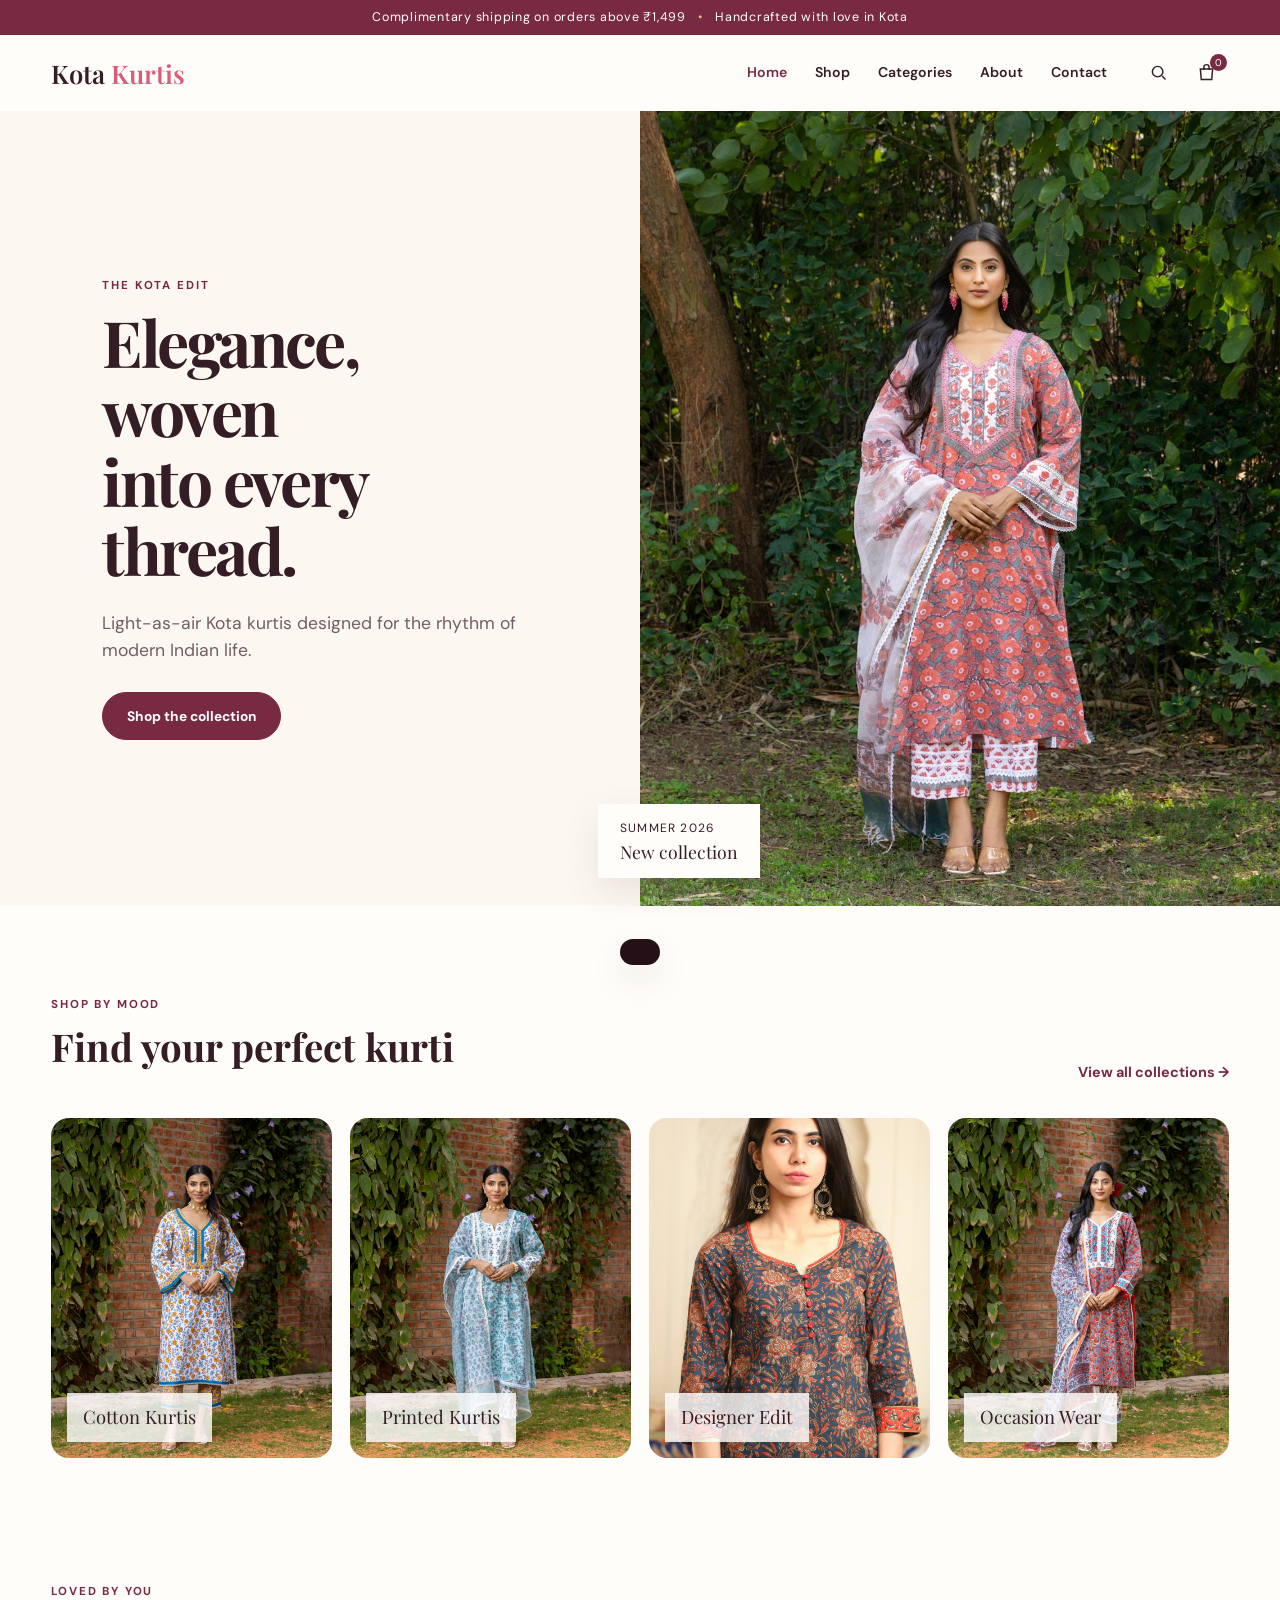
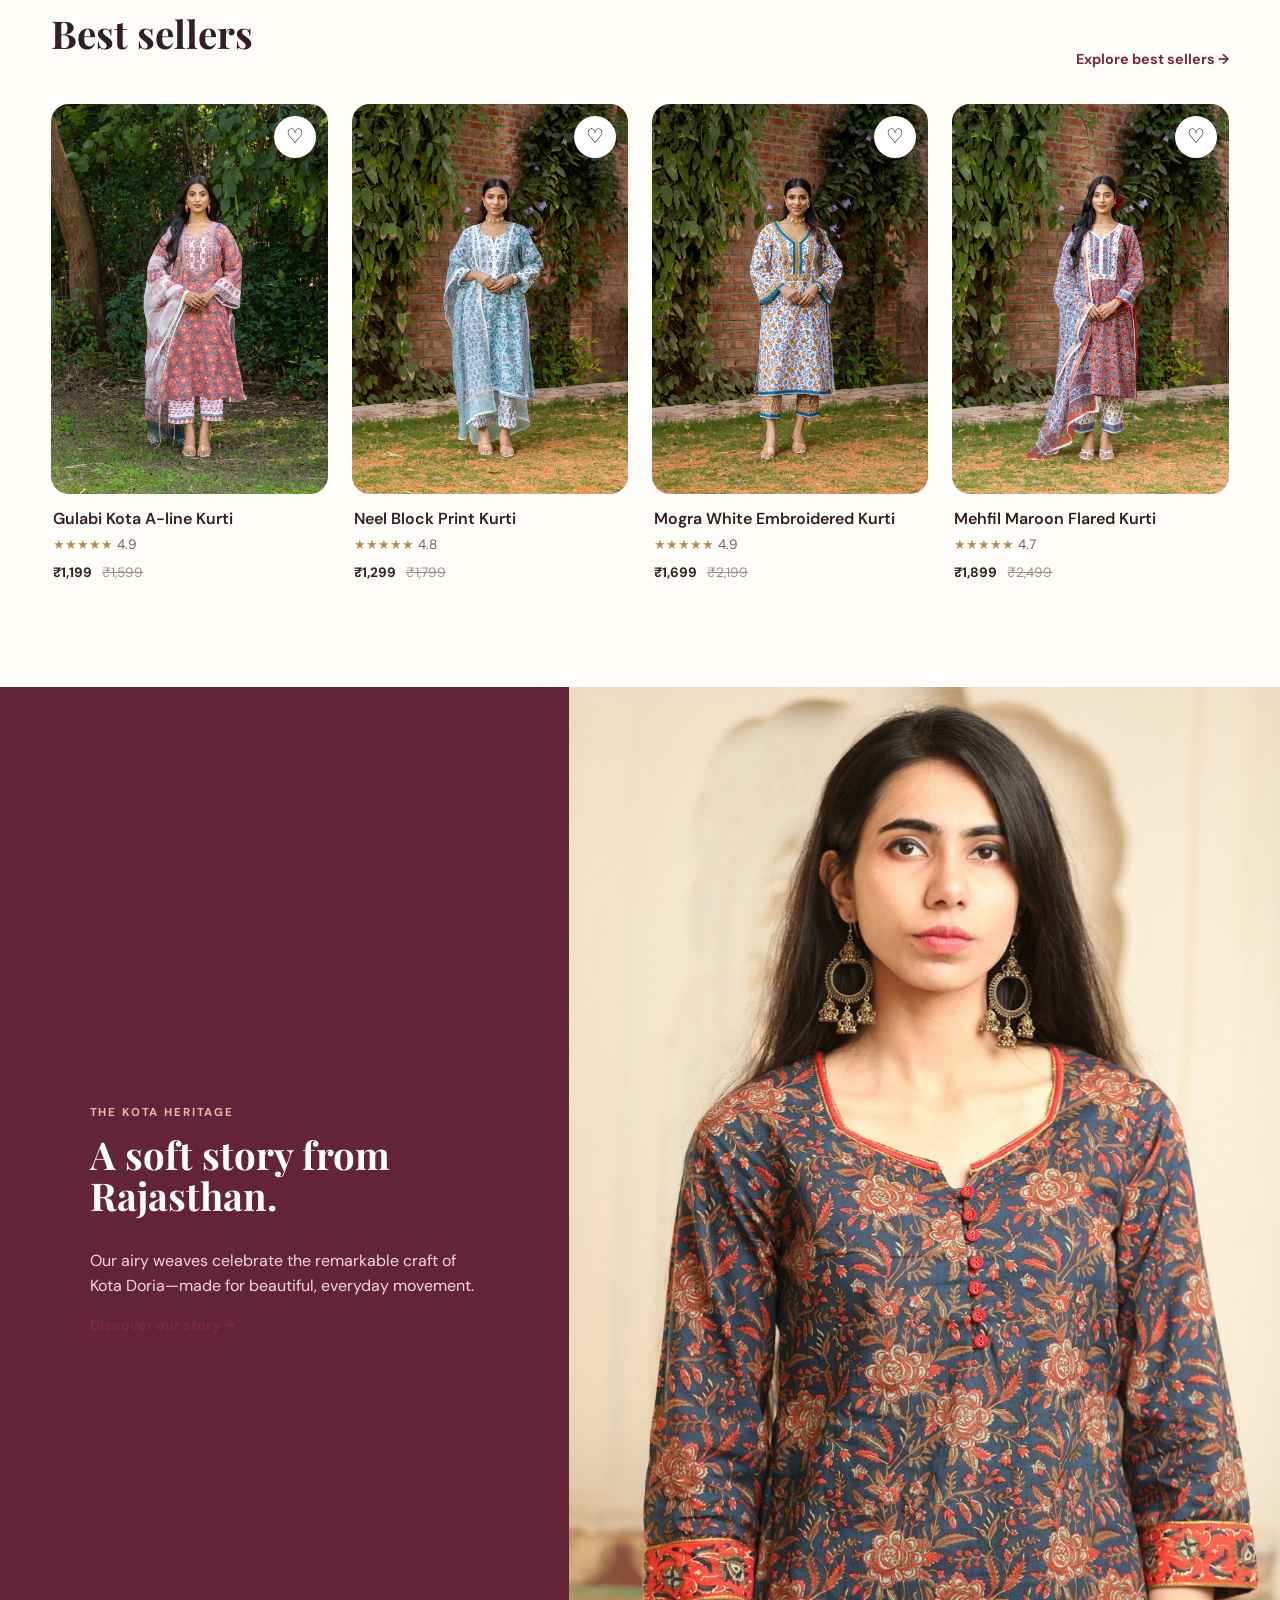
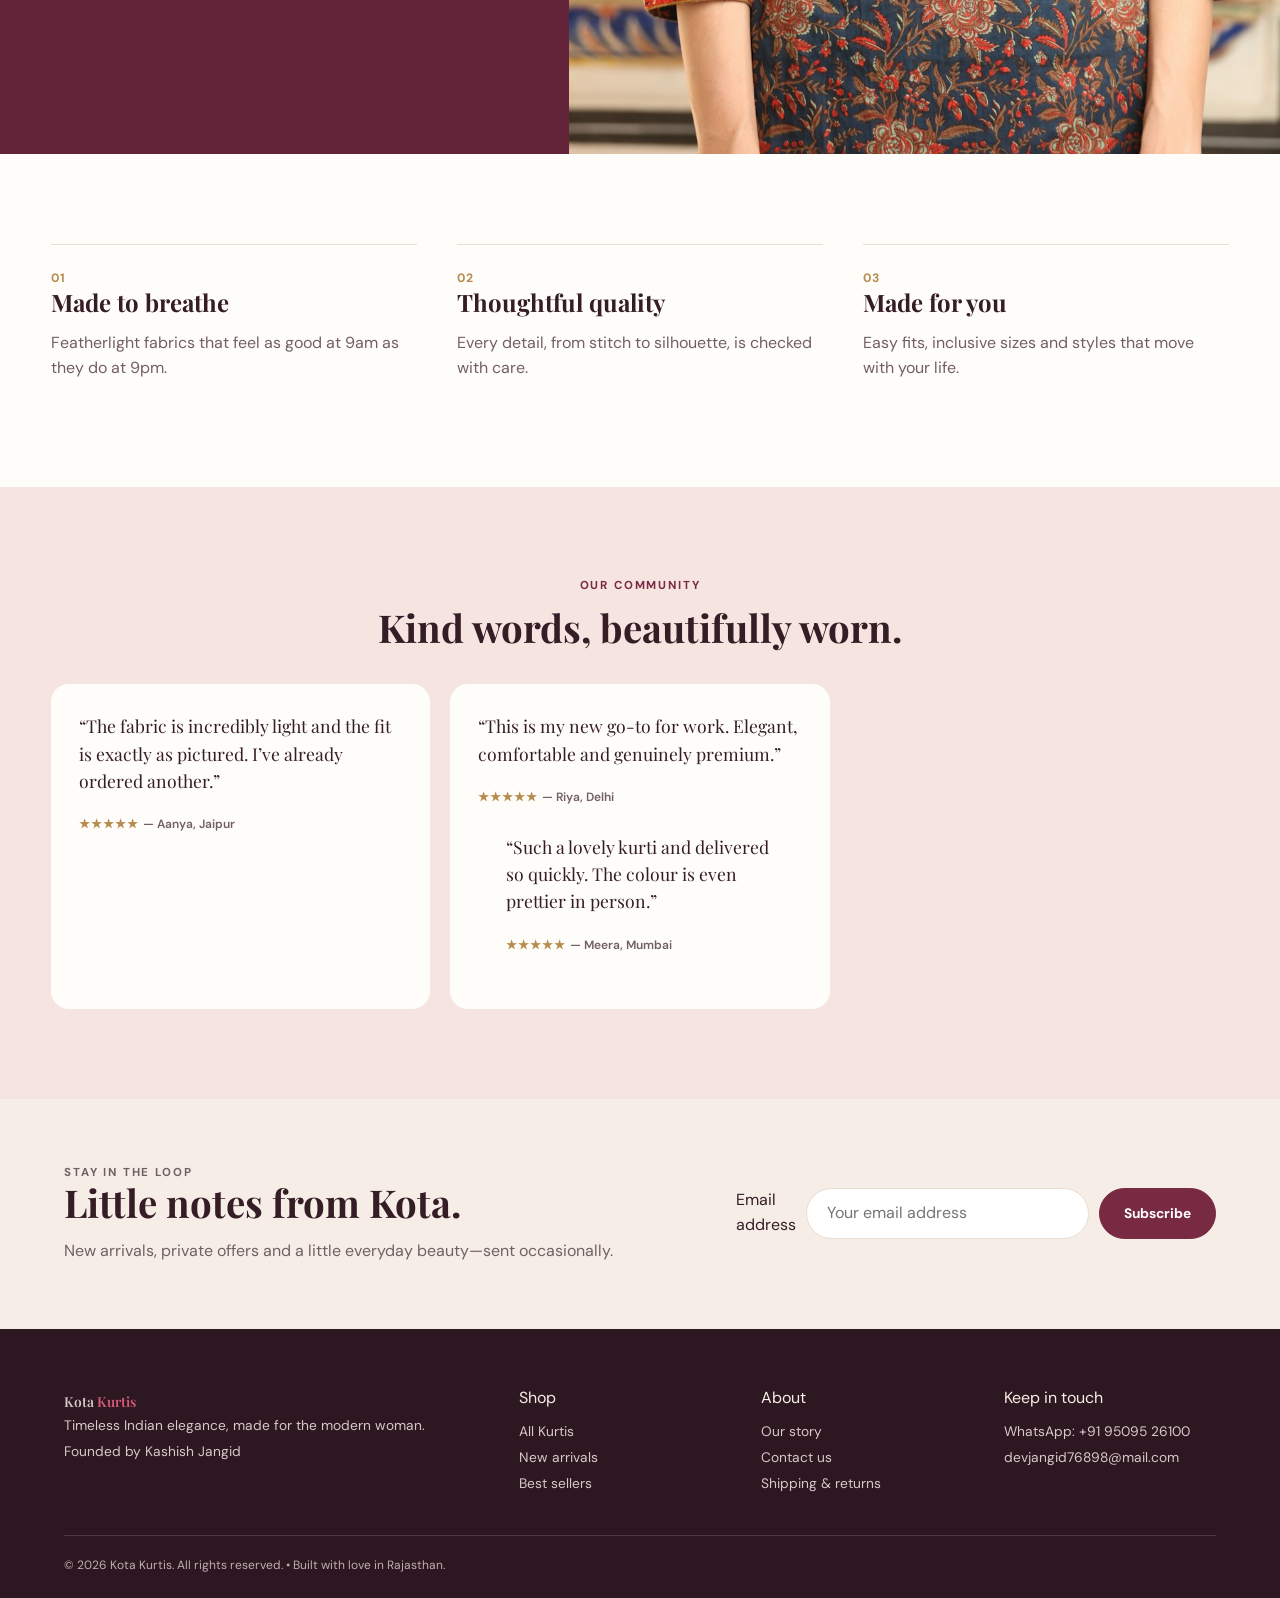
==== index.html @ 969e1bc6 "Publish Kota Kurtis storefront" ====
<!doctype html><html lang="en"><head><meta charset="utf-8"><meta name="viewport" content="width=device-width,initial-scale=1"><title>Kota Kurtis | Timeless Indian Elegance</title><meta name="description" content="Premium Kota kurtis for every beautiful day."><link rel="preconnect" href="https://fonts.googleapis.com"><link rel="preconnect" href="https://fonts.gstatic.com" crossorigin><link href="https://fonts.googleapis.com/css2?family=DM+Sans:wght@400;500;600;700&family=Playfair+Display:wght@500;600;700&display=swap" rel="stylesheet"><link rel="stylesheet" href="style.css"></head><body><a class="skip" href="#main">Skip to content</a><div class="announcement">Complimentary shipping on orders above ₹1,499 <span>•</span> Handcrafted with love in Kota</div><header id="site-header"></header><main id="main"><section class="hero"><div class="hero-copy"><p class="eyebrow">THE KOTA EDIT</p><h1>Elegance, woven<br>into every thread.</h1><p>Light-as-air Kota kurtis designed for the rhythm of modern Indian life.</p><a class="button" href="shop.html">Shop the collection</a></div><div class="hero-image"><img src="images/kurti-pink.jpg" alt="Woman in an elegant Indian kurti" width="1200" height="1400"><span class="hero-tag">Summer 2026<br><b>New collection</b></span></div></section><section class="section categories"><div class="section-head"><div><p class="eyebrow">SHOP BY MOOD</p><h2>Find your perfect kurti</h2></div><a href="shop.html">View all collections →</a></div><div class="category-grid"><a href="shop.html?category=Cotton"><img src="images/kurti-white.jpg" alt="Cotton kurtis"><span>Cotton Kurtis</span></a><a href="shop.html?category=Printed"><img src="images/kurti-blue.jpg" alt="Printed kurtis"><span>Printed Kurtis</span></a><a href="shop.html?category=Designer"><img src="images/kurti-navy.jpg" alt="Designer kurtis"><span>Designer Edit</span></a><a href="shop.html?category=Party"><img src="images/kurti-red.jpg" alt="Party wear kurtis"><span>Occasion Wear</span></a></div></section><section class="section product-section"><div class="section-head"><div><p class="eyebrow">LOVED BY YOU</p><h2>Best sellers</h2></div><a href="shop.html?sort=popular">Explore best sellers →</a></div><div class="product-grid" data-products="bestseller"></div></section><section class="story-banner"><div><p class="eyebrow">THE KOTA HERITAGE</p><h2>A soft story from Rajasthan.</h2><p>Our airy weaves celebrate the remarkable craft of Kota Doria—made for beautiful, everyday movement.</p><a class="text-link" href="about.html">Discover our story →</a></div><img src="images/kurti-navy.jpg" alt="Indian kurti detail" loading="lazy" width="1200" height="700"></section><section class="section value-grid"><article><b>01</b><h3>Made to breathe</h3><p>Featherlight fabrics that feel as good at 9am as they do at 9pm.</p></article><article><b>02</b><h3>Thoughtful quality</h3><p>Every detail, from stitch to silhouette, is checked with care.</p></article><article><b>03</b><h3>Made for you</h3><p>Easy fits, inclusive sizes and styles that move with your life.</p></article></section><section class="section reviews"><p class="eyebrow">OUR COMMUNITY</p><h2>Kind words, beautifully worn.</h2><div class="review-grid"><blockquote>“The fabric is incredibly light and the fit is exactly as pictured. I’ve already ordered another.”<footer>★★★★★ <span>— Aanya, Jaipur</span></footer></blockquote><blockquote>“This is my new go-to for work. Elegant, comfortable and genuinely premium.”<footer>★★★★★ <span>— Riya, Delhi</span></footer><blockquote>“Such a lovely kurti and delivered so quickly. The colour is even prettier in person.”<footer>★★★★★ <span>— Meera, Mumbai</span></footer></blockquote></div></section><section class="newsletter"><div><p class="eyebrow">STAY IN THE LOOP</p><h2>Little notes from Kota.</h2><p>New arrivals, private offers and a little everyday beauty—sent occasionally.</p></div><form id="newsletter-form"><label class="sr-only" for="newsletter-email">Email address</label><input id="newsletter-email" type="email" placeholder="Your email address" required><button class="button" type="submit">Subscribe</button></form></section></main><footer id="site-footer"></footer><button id="back-top" aria-label="Back to top">↑</button><div id="toast" aria-live="polite"></div><script src="script.js"></script></body></html>
---- style.css ----
:root{--cream:#fcf8f1;--paper:#fffdfa;--ink:#351d26;--maroon:#782a42;--pink:#d95c79;--blush:#f6e4e0;--gold:#b68b4d;--line:#e8ddd3;--muted:#725f64;--shadow:0 14px 35px rgba(73,38,48,.1);--radius:18px}*{box-sizing:border-box}html{scroll-behavior:smooth}body{margin:0;background:var(--paper);color:var(--ink);font:16px/1.55 'DM Sans',sans-serif}h1,h2,h3{font-family:'Playfair Display',serif;line-height:1.08;margin:0 0 16px}h1{font-size:clamp(2.6rem,5vw,5.5rem)}h2{font-size:clamp(2rem,3vw,3.3rem)}h3{font-size:1.5rem}a{color:inherit;text-decoration:none}button,input,select,textarea{font:inherit}button,.button{cursor:pointer;touch-action:manipulation}.skip{position:absolute;left:-999px}.skip:focus{left:12px;top:12px;z-index:99;background:#fff;padding:10px}.announcement{background:var(--maroon);color:#fff;text-align:center;padding:8px 16px;font-size:.78rem;letter-spacing:.06em}.announcement span{color:#e8bc80;margin:0 8px}.site-nav{position:sticky;top:0;z-index:20;height:76px;display:flex;align-items:center;justify-content:space-between;padding:0 clamp(18px,4vw,68px);background:rgba(255,253,250,.94);backdrop-filter:blur(12px);border-bottom:1px solid transparent}.brand{font:600 1.6rem 'Playfair Display',serif;white-space:nowrap}.brand i{font-style:normal;color:var(--pink)}.nav-links{display:flex;gap:28px;margin-left:auto;margin-right:30px}.nav-links a{font-size:.88rem;font-weight:600}.nav-links a:hover,.nav-links a.active{color:var(--maroon)}.nav-actions{display:flex;gap:4px}.icon-btn{width:44px;height:44px;border:0;background:none;display:grid;place-items:center;position:relative;color:var(--ink)}.icon-btn svg{width:21px;fill:none;stroke:currentColor;stroke-width:1.7}.badge{position:absolute;right:2px;top:3px;background:var(--maroon);color:#fff;border-radius:50%;min-width:17px;height:17px;font-size:10px;display:grid;place-items:center}.menu-toggle{display:none}.hero{min-height:calc(100dvh - 105px);display:grid;grid-template-columns:1fr 1fr;background:var(--cream)}.hero-copy{display:flex;justify-content:center;flex-direction:column;padding:60px max(8vw,30px)}.hero-copy h1{letter-spacing:-.04em}.hero-copy>p:not(.eyebrow){max-width:450px;font-size:1.1rem;color:var(--muted);margin:10px 0 28px}.hero-image{position:relative;min-height:540px}.hero-image img{width:100%;height:100%;position:absolute;object-fit:cover}.hero-tag{position:absolute;bottom:28px;left:-42px;background:var(--paper);padding:15px 22px;font-size:.75rem;text-transform:uppercase;letter-spacing:.1em;box-shadow:var(--shadow)}.hero-tag b{display:block;font:1.1rem 'Playfair Display';text-transform:none;letter-spacing:0;margin-top:3px}.eyebrow{font-size:.72rem;font-weight:700;letter-spacing:.16em;color:var(--maroon);margin:0 0 12px}.button{display:inline-flex;align-items:center;justify-content:center;min-height:48px;padding:0 24px;border:1px solid var(--maroon);background:var(--maroon);color:#fff;border-radius:999px;font-weight:700;font-size:.86rem;transition:transform .2s,background .2s;max-width:max-content}.button:hover{transform:translateY(-2px);background:#581d30}.section,.page{max-width:1320px;margin:auto;padding:90px clamp(18px,4vw,64px)}.section-head{display:flex;align-items:end;justify-content:space-between;margin-bottom:34px}.section-head>a,.text-link{font-weight:700;color:var(--maroon);font-size:.9rem}.category-grid{display:grid;grid-template-columns:repeat(4,1fr);gap:18px}.category-grid a{height:340px;position:relative;overflow:hidden;border-radius:var(--radius);background:#ddd}.category-grid img{width:100%;height:100%;object-fit:cover;transition:transform .45s}.category-grid a:hover img{transform:scale(1.06)}.category-grid span{position:absolute;bottom:16px;left:16px;padding:10px 16px;background:#fffc;color:var(--ink);font-family:'Playfair Display';font-size:1.15rem}.product-section{padding-top:35px}.product-grid{display:grid;grid-template-columns:repeat(4,1fr);gap:24px}.product-card{position:relative}.product-image{height:390px;overflow:hidden;border-radius:var(--radius);background:var(--blush);display:block}.product-image img{height:100%;width:100%;object-fit:cover;transition:transform .35s}.product-card:hover .product-image img{transform:scale(1.045)}.wish{position:absolute;top:12px;right:12px;width:42px;height:42px;border-radius:50%;background:#fff;border:0;display:grid;place-items:center;font-size:20px}.wish.active{color:var(--maroon)}.product-info{padding:14px 2px}.product-info h3{font:600 1rem 'DM Sans';margin:0 0 5px}.product-info p{margin:0;font-size:.85rem;color:var(--muted)}.price{margin-top:7px!important;color:var(--ink)!important;font-weight:700}.old-price{text-decoration:line-through;color:#9d898e;margin-left:7px;font-weight:400}.rating{color:var(--gold);font-size:.8rem}.quick-add{position:absolute;bottom:82px;left:12px;right:12px;opacity:0;transform:translateY(8px);transition:.25s}.product-card:hover .quick-add{opacity:1;transform:none}.story-banner{max-width:1440px;margin:0 auto;display:grid;grid-template-columns:1fr 1.25fr;background:#632439;color:#fff;min-height:480px}.story-banner>div{padding:80px clamp(28px,7vw,110px);display:flex;justify-content:center;flex-direction:column}.story-banner .eyebrow{color:#efb6a9}.story-banner p:not(.eyebrow){color:#f5d9d7;max-width:420px}.story-banner img{width:100%;height:100%;object-fit:cover}.value-grid{display:grid;grid-template-columns:repeat(3,1fr);gap:40px}.value-grid article{border-top:1px solid var(--line);padding-top:20px}.value-grid b{color:var(--gold);font-size:.76rem;letter-spacing:.1em}.value-grid p,.intro,.prose p{color:var(--muted);max-width:680px}.reviews{text-align:center;background:var(--blush);max-width:none}.review-grid{max-width:1180px;margin:36px auto 0;display:grid;grid-template-columns:repeat(3,1fr);gap:20px;text-align:left}.review-grid blockquote{margin:0;background:var(--paper);padding:28px;border-radius:var(--radius);font:1.1rem/1.55 'Playfair Display'}.review-grid footer{font:600 .75rem 'DM Sans';letter-spacing:.08em;color:var(--gold);margin-top:22px}.review-grid footer span{color:var(--muted);letter-spacing:0}.newsletter{padding:65px max(5vw,20px);background:#f6eee6;display:flex;justify-content:space-between;align-items:center;gap:30px}.newsletter h2{font-size:2.4rem}.newsletter p{color:var(--muted);margin:0}.newsletter form{display:flex;gap:10px;min-width:min(100%,480px)}input,select,textarea{border:1px solid var(--line);background:#fff;border-radius:7px;padding:12px;width:100%;min-height:46px;color:var(--ink)}input:focus,select:focus,textarea:focus{outline:3px solid #eabac580;border-color:var(--pink)}.newsletter input{border-radius:999px;padding-left:20px}.site-footer{padding:58px max(5vw,20px) 24px;background:#2d1720;color:#f8eee8}.footer-grid{display:grid;grid-template-columns:2fr repeat(3,1fr);gap:30px;max-width:1320px;margin:auto}.site-footer h3{font:1rem 'DM Sans';margin-bottom:13px}.site-footer a,.site-footer p{display:block;color:#d8c8c9;font-size:.86rem;margin:5px 0}.footer-bottom{max-width:1320px;margin:35px auto 0;padding-top:20px;border-top:1px solid #ffffff25;color:#bfaeb1;font-size:.75rem}.page{min-height:70vh}.page>h1{font-size:clamp(2.6rem,5vw,4.6rem)}.shop-layout{display:grid;grid-template-columns:245px 1fr;gap:48px;margin-top:45px}.filters{border-top:1px solid var(--line);display:flex;flex-direction:column;gap:18px;padding-top:16px}.filters label{font-size:.8rem;font-weight:700}.filters input,.filters select{display:block;margin-top:6px;font-weight:400}.filter-title,.catalog-top{display:flex;justify-content:space-between;align-items:center}.filter-title h3{font:1.1rem 'DM Sans';margin:0}.filter-title button,#clear-filters{border:0;background:none;color:var(--maroon);font-size:.75rem;text-decoration:underline}.catalog-top{margin-bottom:24px;font-size:.85rem}.catalog-top label{display:flex;align-items:center;gap:8px;font-weight:600}.catalog-top select{width:auto;min-height:40px;padding:7px}.empty{text-align:center;padding:80px 20px;background:var(--cream);border-radius:var(--radius)}.hidden{display:none!important}.detail{display:grid;grid-template-columns:1.05fr .95fr;gap:64px}.detail-image{border-radius:var(--radius);width:100%;aspect-ratio:4/5;object-fit:cover;background:var(--blush)}.detail h1{font-size:clamp(2.3rem,4vw,4rem)}.detail-price{font-size:1.4rem;font-weight:700;margin:14px 0}.detail-desc{color:var(--muted);max-width:560px}.option-group{margin:25px 0}.option-group h3{font:600 .9rem 'DM Sans';margin-bottom:10px}.choices{display:flex;gap:8px;flex-wrap:wrap}.choice{min-width:44px;min-height:44px;padding:0 13px;border:1px solid var(--line);background:#fff;border-radius:4px}.choice.selected,.choice:hover{border-color:var(--maroon);background:#f9e9ec}.quantity{display:flex;align-items:center;border:1px solid var(--line);width:max-content;border-radius:4px}.quantity button{border:0;background:none;width:38px;height:42px;font-size:20px}.quantity span{min-width:28px;text-align:center}.detail-actions{display:flex;gap:10px;flex-wrap:wrap;margin:28px 0}.outline{background:transparent;color:var(--maroon)}.info-lines{border-top:1px solid var(--line)}.info-lines p{border-bottom:1px solid var(--line);padding:14px 0;margin:0;font-size:.9rem}.about-hero{height:570px;position:relative;display:grid;place-items:center;color:#fff;text-align:center}.about-hero:after{content:'';position:absolute;inset:0;background:#32151d66}.about-hero img{position:absolute;width:100%;height:100%;object-fit:cover}.about-hero div{position:relative;z-index:1}.about-hero .eyebrow{color:#f9d7a8}.prose{max-width:850px}.contact-grid,.checkout-grid{display:grid;grid-template-columns:1fr 1fr;gap:70px;padding-top:30px}.contact-details{display:grid;grid-template-columns:1fr 1fr;margin:35px 0;gap:14px}.contact-details p{margin:0}.contact-details b{font-size:.8rem;text-transform:uppercase;letter-spacing:.1em;color:var(--maroon)}.contact-form,.checkout-form,.order-summary{padding:30px;background:var(--cream);border-radius:var(--radius)}.contact-form label,.checkout-form label{display:block;font-size:.82rem;font-weight:700;margin:12px 0 5px}.helper{font-size:.8rem;color:var(--muted)}.map-placeholder{height:270px;background:var(--blush);display:grid;place-items:center;text-align:center;color:var(--maroon);margin-top:70px}.cart-layout{display:grid;grid-template-columns:1fr 360px;gap:50px;margin-top:35px}.cart-item{display:grid;grid-template-columns:120px 1fr auto;gap:18px;border-top:1px solid var(--line);padding:18px 0}.cart-item img{width:120px;height:145px;object-fit:cover;border-radius:8px}.cart-item h3{font:600 1.1rem 'DM Sans';margin:0}.remove{border:0;background:none;text-decoration:underline;color:var(--muted);padding:0}.summary-lines p{display:flex;justify-content:space-between}.summary-lines .total{font-weight:700;font-size:1.15rem;border-top:1px solid var(--line);padding-top:14px}.summary-box{background:var(--cream);padding:25px;border-radius:var(--radius);height:max-content}.two-col,.three-col{display:grid;gap:12px}.two-col{grid-template-columns:1fr 1fr}.three-col{grid-template-columns:repeat(3,1fr)}fieldset{border:0;padding:0;margin:25px 0}legend{font-weight:700;font-size:.9rem}.radio{font-weight:400!important}.radio input{width:auto;min-height:auto;margin-right:5px}.order-summary{height:max-content}.summary-item{display:flex;gap:12px;margin:14px 0}.summary-item img{width:54px;height:66px;object-fit:cover;border-radius:5px}.summary-item p{margin:0;font-size:.82rem}.confirmation{text-align:center;max-width:680px;margin:60px auto;padding:60px 25px;background:var(--cream);border-radius:var(--radius)}#back-top{position:fixed;right:20px;bottom:20px;width:44px;height:44px;border:0;border-radius:50%;background:var(--maroon);color:#fff;opacity:0;pointer-events:none;transition:.2s;z-index:10}#back-top.show{opacity:1;pointer-events:auto}#toast{position:fixed;left:50%;bottom:25px;transform:translate(-50%,90px);background:#251018;color:#fff;padding:13px 20px;border-radius:99px;box-shadow:var(--shadow);transition:.25s;z-index:30;font-size:.9rem}#toast.show{transform:translate(-50%,0)}@media(max-width:800px){.site-nav{height:64px}.nav-links{display:none;position:absolute;top:64px;left:0;right:0;background:var(--paper);padding:16px 20px;box-shadow:var(--shadow);flex-direction:column;gap:16px}.nav-links.open{display:flex}.menu-toggle{display:grid}.hero{grid-template-columns:1fr}.hero-copy{padding:60px 24px 45px}.hero-image{min-height:450px}.hero-tag{left:18px;bottom:18px}.section,.page{padding:62px 20px}.category-grid,.product-grid{grid-template-columns:repeat(2,1fr);gap:13px}.category-grid a{height:240px}.product-image{height:270px}.quick-add{display:none}.story-banner{grid-template-columns:1fr}.story-banner>div{padding:60px 26px}.story-banner img{height:310px}.value-grid,.review-grid{grid-template-columns:1fr;gap:20px}.newsletter{display:block;padding:45px 20px}.newsletter form{margin-top:20px;display:block}.newsletter .button{width:100%;margin-top:10px}.footer-grid{grid-template-columns:1fr 1fr}.shop-layout,.detail,.contact-grid,.checkout-grid,.cart-layout{grid-template-columns:1fr;gap:28px}.filters{display:grid;grid-template-columns:1fr 1fr}.filter-title{grid-column:1/-1}.detail{padding-top:0}.contact-details{grid-template-columns:1fr}.cart-item{grid-template-columns:85px 1fr}.cart-item img{width:85px;height:110px}.cart-item>strong{grid-column:2}.three-col{grid-template-columns:1fr}.section-head{align-items:start}.section-head>a{padding-top:10px}.about-hero{height:440px}.catalog-top{align-items:start;gap:8px}.catalog-top label{display:block}.catalog-top select{display:block;margin-top:4px}.product-info h3{font-size:.9rem}}@media(max-width:420px){.category-grid{grid-template-columns:1fr}.category-grid a{height:260px}.product-grid{gap:10px}.product-image{height:230px}.announcement{font-size:.66rem}.brand{font-size:1.35rem}.footer-grid{grid-template-columns:1fr}.two-col{grid-template-columns:1fr}}
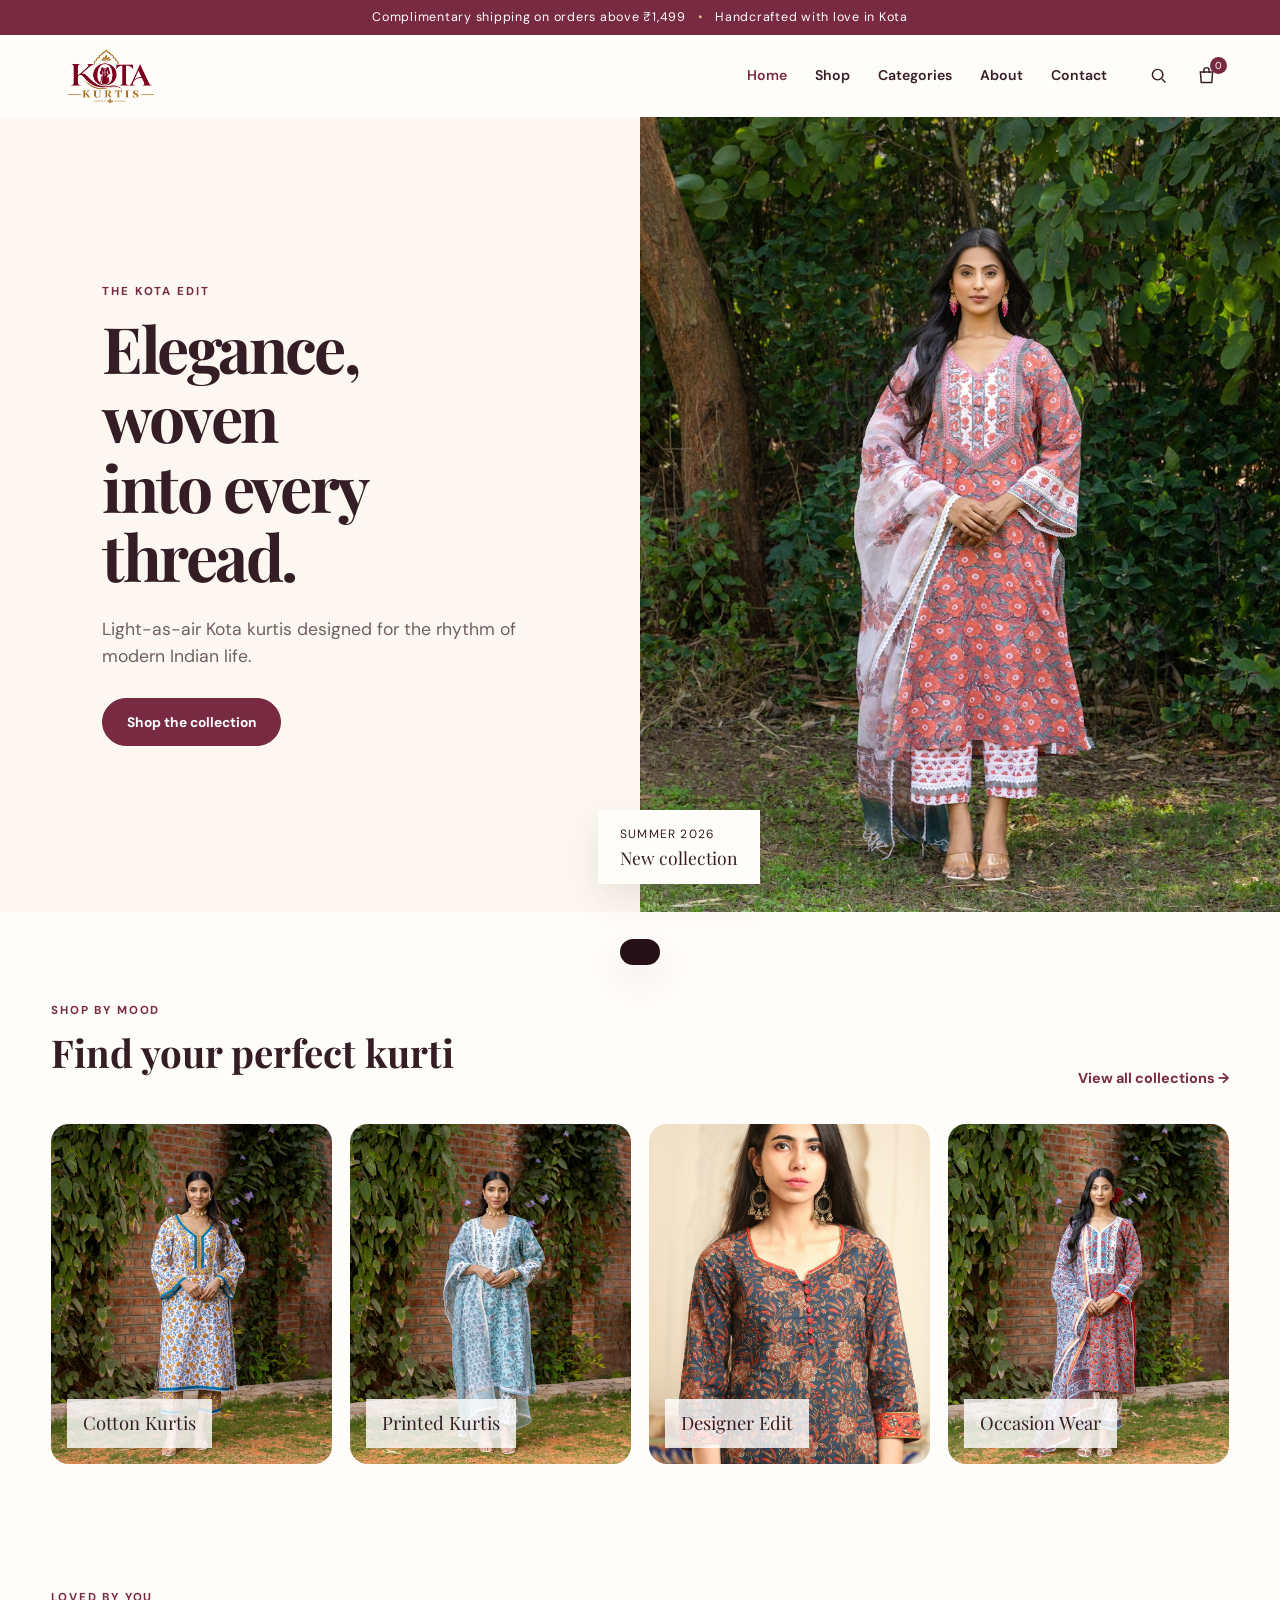
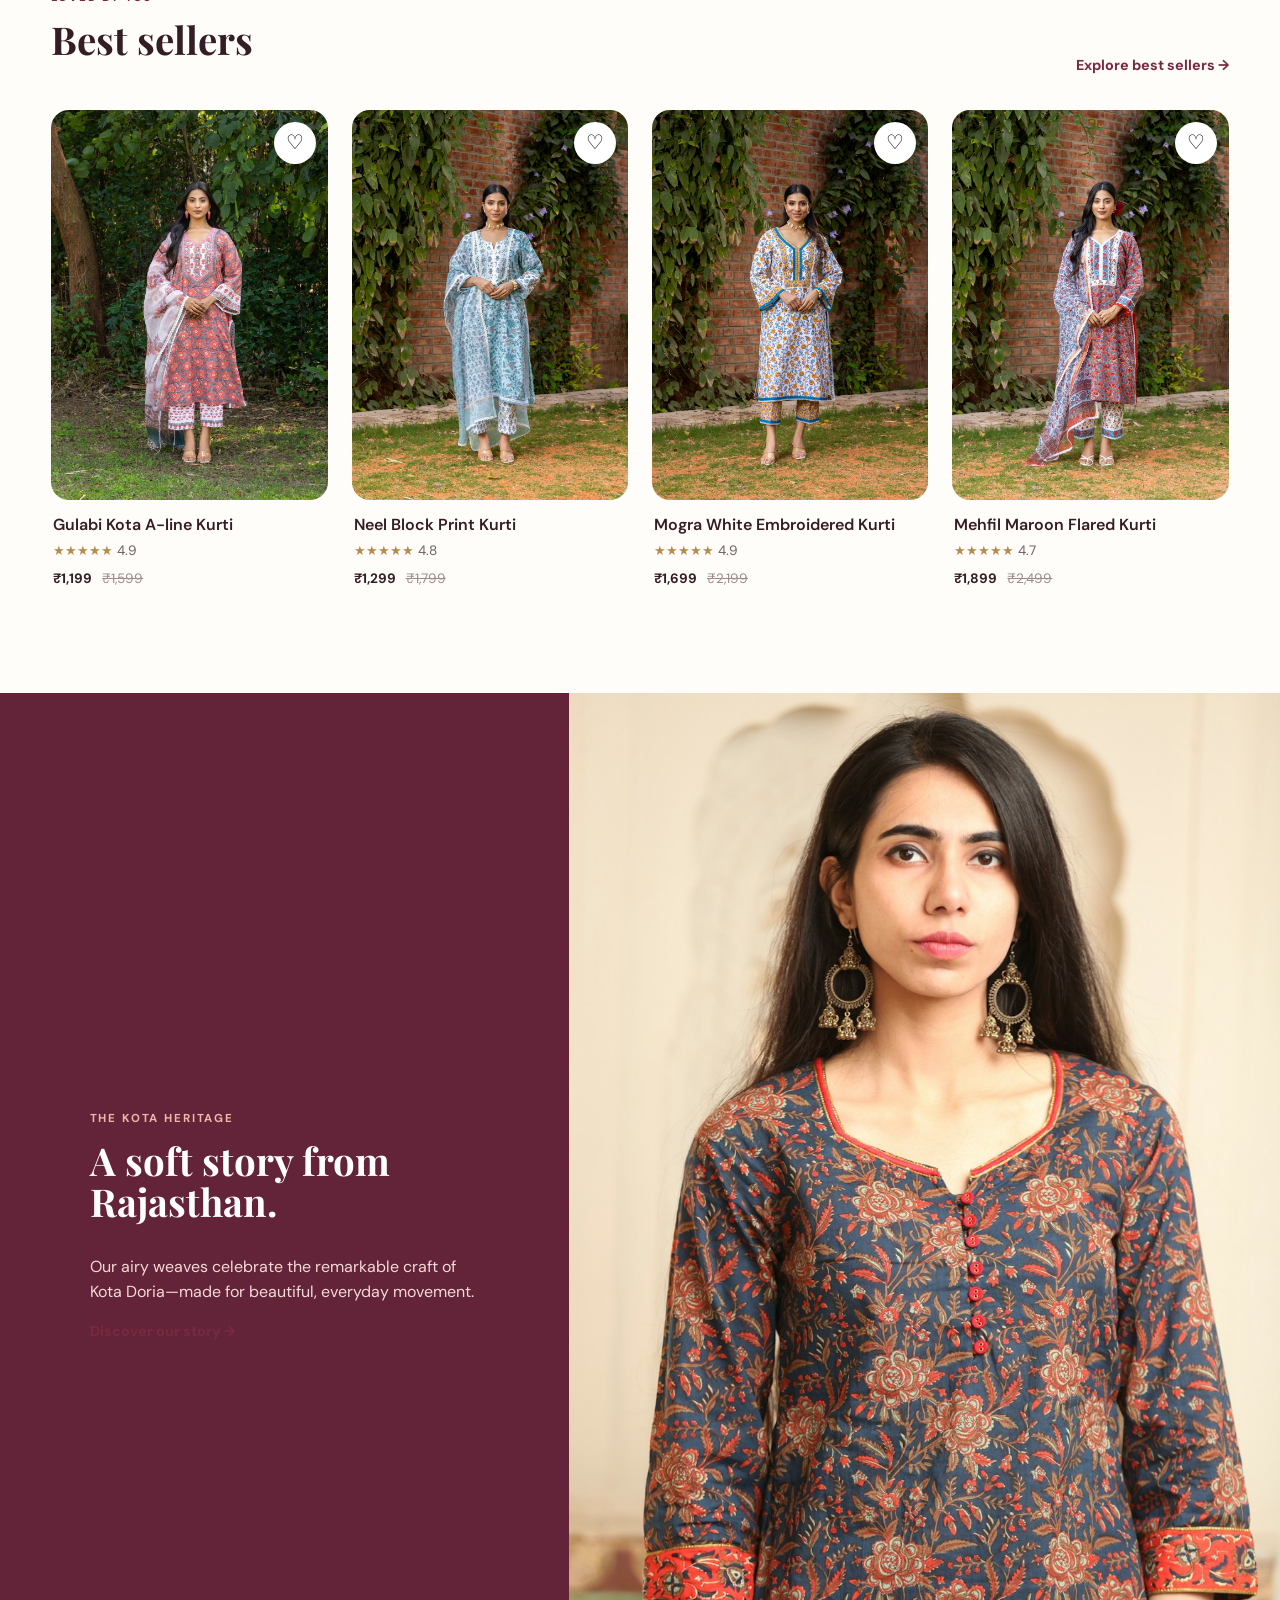
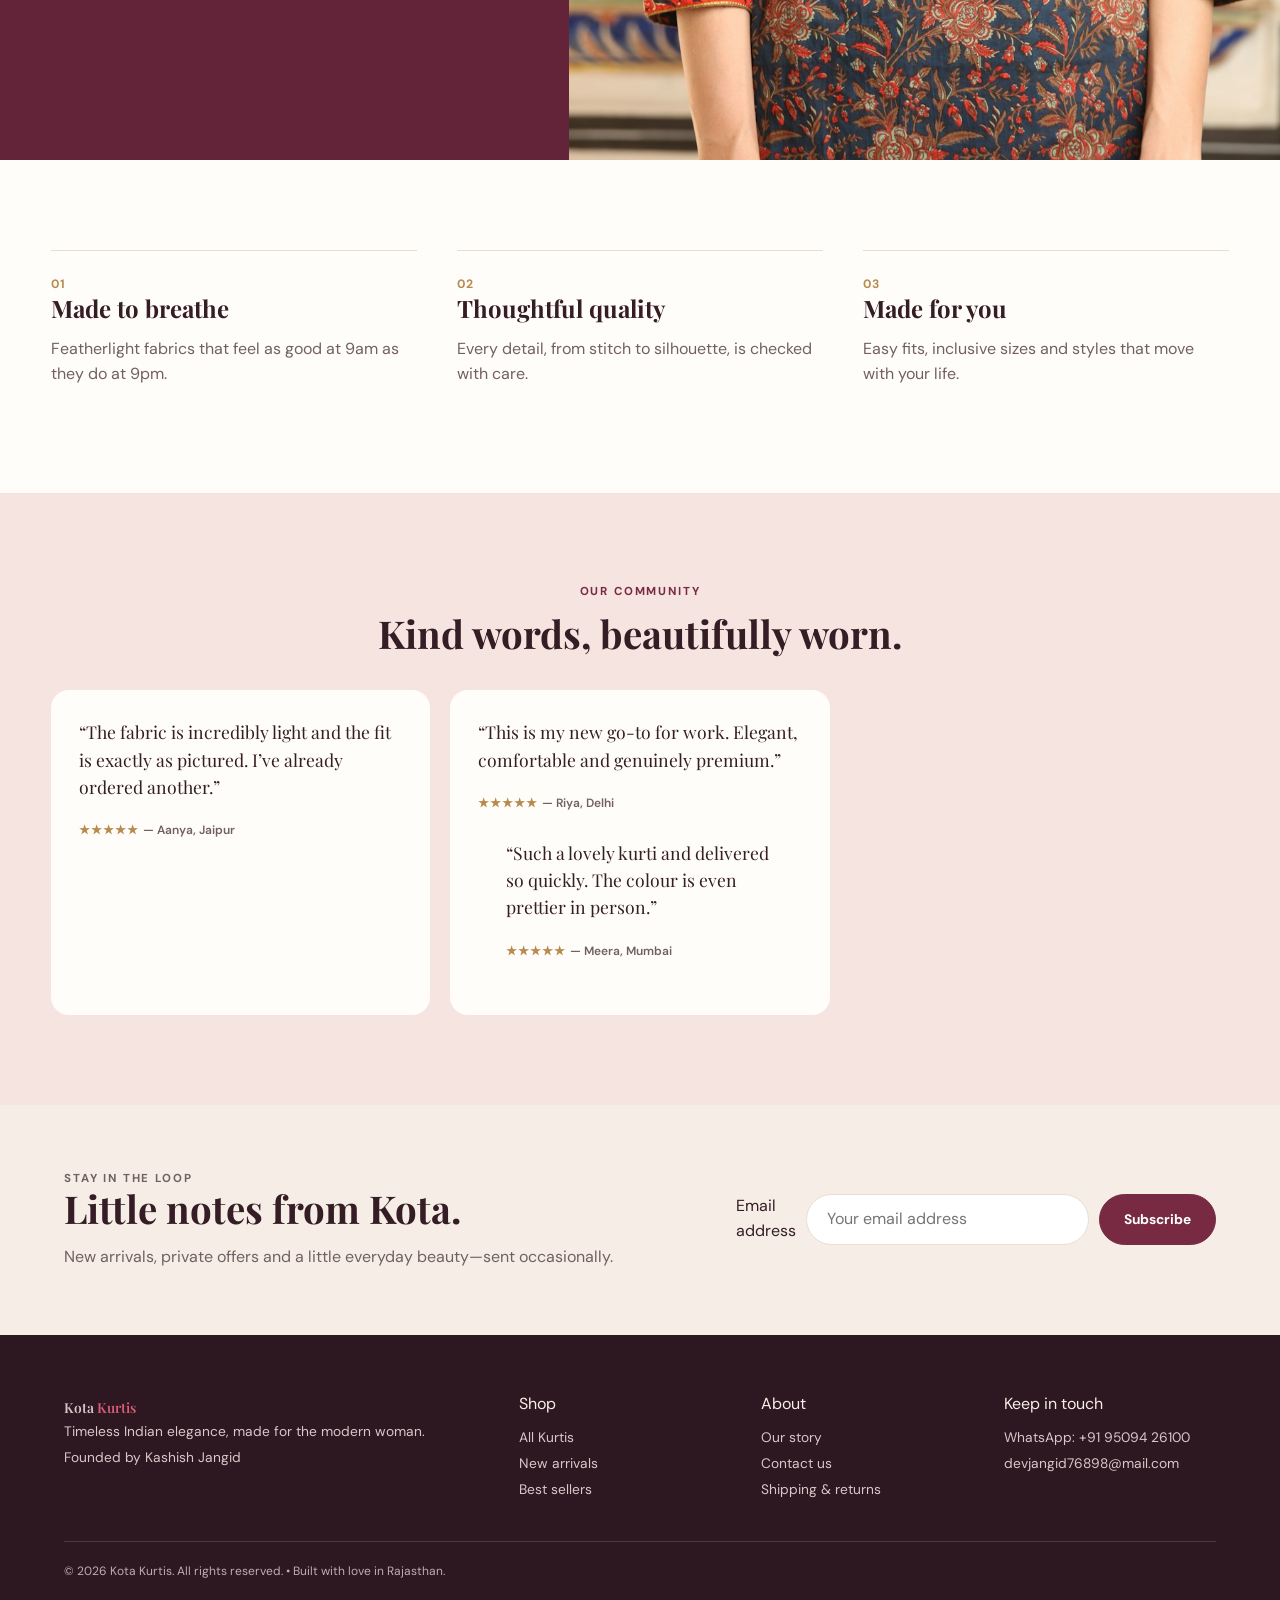
==== commit 237e2775: "Add Google Tag Manager" ====
--- a/index.html
+++ b/index.html
@@ -1 +1,159 @@
-<!doctype html><html lang="en"><head><meta charset="utf-8"><meta name="viewport" content="width=device-width,initial-scale=1"><title>Kota Kurtis | Timeless Indian Elegance</title><meta name="description" content="Premium Kota kurtis for every beautiful day."><link rel="preconnect" href="https://fonts.googleapis.com"><link rel="preconnect" href="https://fonts.gstatic.com" crossorigin><link href="https://fonts.googleapis.com/css2?family=DM+Sans:wght@400;500;600;700&family=Playfair+Display:wght@500;600;700&display=swap" rel="stylesheet"><link rel="stylesheet" href="style.css"></head><body><a class="skip" href="#main">Skip to content</a><div class="announcement">Complimentary shipping on orders above ₹1,499 <span>•</span> Handcrafted with love in Kota</div><header id="site-header"></header><main id="main"><section class="hero"><div class="hero-copy"><p class="eyebrow">THE KOTA EDIT</p><h1>Elegance, woven<br>into every thread.</h1><p>Light-as-air Kota kurtis designed for the rhythm of modern Indian life.</p><a class="button" href="shop.html">Shop the collection</a></div><div class="hero-image"><img src="images/kurti-pink.jpg" alt="Woman in an elegant Indian kurti" width="1200" height="1400"><span class="hero-tag">Summer 2026<br><b>New collection</b></span></div></section><section class="section categories"><div class="section-head"><div><p class="eyebrow">SHOP BY MOOD</p><h2>Find your perfect kurti</h2></div><a href="shop.html">View all collections →</a></div><div class="category-grid"><a href="shop.html?category=Cotton"><img src="images/kurti-white.jpg" alt="Cotton kurtis"><span>Cotton Kurtis</span></a><a href="shop.html?category=Printed"><img src="images/kurti-blue.jpg" alt="Printed kurtis"><span>Printed Kurtis</span></a><a href="shop.html?category=Designer"><img src="images/kurti-navy.jpg" alt="Designer kurtis"><span>Designer Edit</span></a><a href="shop.html?category=Party"><img src="images/kurti-red.jpg" alt="Party wear kurtis"><span>Occasion Wear</span></a></div></section><section class="section product-section"><div class="section-head"><div><p class="eyebrow">LOVED BY YOU</p><h2>Best sellers</h2></div><a href="shop.html?sort=popular">Explore best sellers →</a></div><div class="product-grid" data-products="bestseller"></div></section><section class="story-banner"><div><p class="eyebrow">THE KOTA HERITAGE</p><h2>A soft story from Rajasthan.</h2><p>Our airy weaves celebrate the remarkable craft of Kota Doria—made for beautiful, everyday movement.</p><a class="text-link" href="about.html">Discover our story →</a></div><img src="images/kurti-navy.jpg" alt="Indian kurti detail" loading="lazy" width="1200" height="700"></section><section class="section value-grid"><article><b>01</b><h3>Made to breathe</h3><p>Featherlight fabrics that feel as good at 9am as they do at 9pm.</p></article><article><b>02</b><h3>Thoughtful quality</h3><p>Every detail, from stitch to silhouette, is checked with care.</p></article><article><b>03</b><h3>Made for you</h3><p>Easy fits, inclusive sizes and styles that move with your life.</p></article></section><section class="section reviews"><p class="eyebrow">OUR COMMUNITY</p><h2>Kind words, beautifully worn.</h2><div class="review-grid"><blockquote>“The fabric is incredibly light and the fit is exactly as pictured. I’ve already ordered another.”<footer>★★★★★ <span>— Aanya, Jaipur</span></footer></blockquote><blockquote>“This is my new go-to for work. Elegant, comfortable and genuinely premium.”<footer>★★★★★ <span>— Riya, Delhi</span></footer><blockquote>“Such a lovely kurti and delivered so quickly. The colour is even prettier in person.”<footer>★★★★★ <span>— Meera, Mumbai</span></footer></blockquote></div></section><section class="newsletter"><div><p class="eyebrow">STAY IN THE LOOP</p><h2>Little notes from Kota.</h2><p>New arrivals, private offers and a little everyday beauty—sent occasionally.</p></div><form id="newsletter-form"><label class="sr-only" for="newsletter-email">Email address</label><input id="newsletter-email" type="email" placeholder="Your email address" required><button class="button" type="submit">Subscribe</button></form></section></main><footer id="site-footer"></footer><button id="back-top" aria-label="Back to top">↑</button><div id="toast" aria-live="polite"></div><script src="script.js"></script></body></html>
+<!doctype html>
+<html lang="en">
+<head>
+<meta charset="utf-8">
+<meta name="viewport" content="width=device-width,initial-scale=1">
+<title>Kota Kurtis | Timeless Indian Elegance</title>
+<meta name="description" content="Premium Kota kurtis for every beautiful day.">
+<link rel="preconnect" href="https://fonts.googleapis.com">
+<link rel="preconnect" href="https://fonts.gstatic.com" crossorigin>
+<link href="https://fonts.googleapis.com/css2?family=DM+Sans:wght@400;500;600;700&family=Playfair+Display:wght@500;600;700&display=swap" rel="stylesheet">
+<link rel="stylesheet" href="style.css">
+<!-- Google Tag Manager -->
+<script>(function(w,d,s,l,i){w[l]=w[l]||[];w[l].push({'gtm.start':new Date().getTime(),event:'gtm.js'});var f=d.getElementsByTagName(s)[0],j=d.createElement(s),dl=l!='dataLayer'?'&l='+l:'';j.async=true;j.src='https://www.googletagmanager.com/gtm.js?id='+i+dl;f.parentNode.insertBefore(j,f);})(window,document,'script','dataLayer','GTM-W8SMWG98');</script>
+<!-- End Google Tag Manager -->
+<!-- Microsoft Clarity -->
+<script>(function(c,l,a,r,i,t,y){c[a]=c[a]||function(){(c[a].q=c[a].q||[]).push(arguments)};t=l.createElement(r);t.async=1;t.src='https://www.clarity.ms/tag/'+i;y=l.getElementsByTagName(r)[0];y.parentNode.insertBefore(t,y);})(window,document,'clarity','script','ym50042sml');</script>
+<!-- End Microsoft Clarity -->
+<!-- Meta Pixel Code -->
+<script>
+!function(f,b,e,v,n,t,s)
+{if(f.fbq)return;n=f.fbq=function(){n.callMethod?
+n.callMethod.apply(n,arguments):n.queue.push(arguments)};
+if(!f._fbq)f._fbq=n;n.push=n;n.loaded=!0;n.version='2.0';
+n.queue=[];t=b.createElement(e);t.async=!0;
+t.src=v;s=b.getElementsByTagName(e)[0];
+s.parentNode.insertBefore(t,s)}(window, document,'script',
+'https://connect.facebook.net/en_US/fbevents.js');
+fbq('init', '1072847062333109');
+fbq('track', 'PageView');
+</script>
+<!-- End Meta Pixel Code --></head>
+<body><!-- Meta Pixel Code (noscript) -->
+<noscript><img height="1" width="1" style="display:none" src="https://www.facebook.com/tr?id=1072847062333109&ev=PageView&noscript=1" alt=""></noscript>
+
+<!-- Google Tag Manager (noscript) -->
+<noscript>
+<iframe src="https://www.googletagmanager.com/ns.html?id=GTM-W8SMWG98" height="0" width="0" style="display:none;visibility:hidden">
+</iframe>
+</noscript>
+<!-- End Google Tag Manager (noscript) -->
+<a class="skip" href="#main">Skip to content</a>
+<div class="announcement">Complimentary shipping on orders above ₹1,499 <span>•</span> Handcrafted with love in Kota</div>
+<header id="site-header">
+</header>
+<main id="main">
+<section class="hero">
+<div class="hero-copy">
+<p class="eyebrow">THE KOTA EDIT</p>
+<h1>Elegance, woven<br>into every thread.</h1>
+<p>Light-as-air Kota kurtis designed for the rhythm of modern Indian life.</p>
+<a class="button" href="shop.html">Shop the collection</a>
+</div>
+<div class="hero-image">
+<img src="images/kurti-pink.jpg" alt="Woman in an elegant Indian kurti" width="1200" height="1400">
+<span class="hero-tag">Summer 2026<br>
+<b>New collection</b>
+</span>
+</div>
+</section>
+<section class="section categories">
+<div class="section-head">
+<div>
+<p class="eyebrow">SHOP BY MOOD</p>
+<h2>Find your perfect kurti</h2>
+</div>
+<a href="shop.html">View all collections →</a>
+</div>
+<div class="category-grid">
+<a href="shop.html?category=Cotton">
+<img src="images/kurti-white.jpg" alt="Cotton kurtis">
+<span>Cotton Kurtis</span>
+</a>
+<a href="shop.html?category=Printed">
+<img src="images/kurti-blue.jpg" alt="Printed kurtis">
+<span>Printed Kurtis</span>
+</a>
+<a href="shop.html?category=Designer">
+<img src="images/kurti-navy.jpg" alt="Designer kurtis">
+<span>Designer Edit</span>
+</a>
+<a href="shop.html?category=Party">
+<img src="images/kurti-red.jpg" alt="Party wear kurtis">
+<span>Occasion Wear</span>
+</a>
+</div>
+</section>
+<section class="section product-section">
+<div class="section-head">
+<div>
+<p class="eyebrow">LOVED BY YOU</p>
+<h2>Best sellers</h2>
+</div>
+<a href="shop.html?sort=popular">Explore best sellers →</a>
+</div>
+<div class="product-grid" data-products="bestseller">
+</div>
+</section>
+<section class="story-banner">
+<div>
+<p class="eyebrow">THE KOTA HERITAGE</p>
+<h2>A soft story from Rajasthan.</h2>
+<p>Our airy weaves celebrate the remarkable craft of Kota Doria—made for beautiful, everyday movement.</p>
+<a class="text-link" href="about.html">Discover our story →</a>
+</div>
+<img src="images/kurti-navy.jpg" alt="Indian kurti detail" loading="lazy" width="1200" height="700">
+</section>
+<section class="section value-grid">
+<article>
+<b>01</b>
+<h3>Made to breathe</h3>
+<p>Featherlight fabrics that feel as good at 9am as they do at 9pm.</p>
+</article>
+<article>
+<b>02</b>
+<h3>Thoughtful quality</h3>
+<p>Every detail, from stitch to silhouette, is checked with care.</p>
+</article>
+<article>
+<b>03</b>
+<h3>Made for you</h3>
+<p>Easy fits, inclusive sizes and styles that move with your life.</p>
+</article>
+</section>
+<section class="section reviews">
+<p class="eyebrow">OUR COMMUNITY</p>
+<h2>Kind words, beautifully worn.</h2>
+<div class="review-grid">
+<blockquote>“The fabric is incredibly light and the fit is exactly as pictured. I’ve already ordered another.”<footer>★★★★★ <span>— Aanya, Jaipur</span>
+</footer>
+</blockquote>
+<blockquote>“This is my new go-to for work. Elegant, comfortable and genuinely premium.”<footer>★★★★★ <span>— Riya, Delhi</span>
+</footer>
+<blockquote>“Such a lovely kurti and delivered so quickly. The colour is even prettier in person.”<footer>★★★★★ <span>— Meera, Mumbai</span>
+</footer>
+</blockquote>
+</div>
+</section>
+<section class="newsletter">
+<div>
+<p class="eyebrow">STAY IN THE LOOP</p>
+<h2>Little notes from Kota.</h2>
+<p>New arrivals, private offers and a little everyday beauty—sent occasionally.</p>
+</div>
+<form id="newsletter-form">
+<label class="sr-only" for="newsletter-email">Email address</label>
+<input id="newsletter-email" type="email" placeholder="Your email address" required>
+<button class="button" type="submit">Subscribe</button>
+</form>
+</section>
+</main>
+<footer id="site-footer">
+</footer>
+<button id="back-top" aria-label="Back to top">↑</button>
+<div id="toast" aria-live="polite">
+</div>
+<script src="script.js">
+</script>
+</body>
+</html>
--- a/style.css
+++ b/style.css
@@ -1 +1,2 @@
 :root{--cream:#fcf8f1;--paper:#fffdfa;--ink:#351d26;--maroon:#782a42;--pink:#d95c79;--blush:#f6e4e0;--gold:#b68b4d;--line:#e8ddd3;--muted:#725f64;--shadow:0 14px 35px rgba(73,38,48,.1);--radius:18px}*{box-sizing:border-box}html{scroll-behavior:smooth}body{margin:0;background:var(--paper);color:var(--ink);font:16px/1.55 'DM Sans',sans-serif}h1,h2,h3{font-family:'Playfair Display',serif;line-height:1.08;margin:0 0 16px}h1{font-size:clamp(2.6rem,5vw,5.5rem)}h2{font-size:clamp(2rem,3vw,3.3rem)}h3{font-size:1.5rem}a{color:inherit;text-decoration:none}button,input,select,textarea{font:inherit}button,.button{cursor:pointer;touch-action:manipulation}.skip{position:absolute;left:-999px}.skip:focus{left:12px;top:12px;z-index:99;background:#fff;padding:10px}.announcement{background:var(--maroon);color:#fff;text-align:center;padding:8px 16px;font-size:.78rem;letter-spacing:.06em}.announcement span{color:#e8bc80;margin:0 8px}.site-nav{position:sticky;top:0;z-index:20;height:76px;display:flex;align-items:center;justify-content:space-between;padding:0 clamp(18px,4vw,68px);background:rgba(255,253,250,.94);backdrop-filter:blur(12px);border-bottom:1px solid transparent}.brand{font:600 1.6rem 'Playfair Display',serif;white-space:nowrap}.brand i{font-style:normal;color:var(--pink)}.nav-links{display:flex;gap:28px;margin-left:auto;margin-right:30px}.nav-links a{font-size:.88rem;font-weight:600}.nav-links a:hover,.nav-links a.active{color:var(--maroon)}.nav-actions{display:flex;gap:4px}.icon-btn{width:44px;height:44px;border:0;background:none;display:grid;place-items:center;position:relative;color:var(--ink)}.icon-btn svg{width:21px;fill:none;stroke:currentColor;stroke-width:1.7}.badge{position:absolute;right:2px;top:3px;background:var(--maroon);color:#fff;border-radius:50%;min-width:17px;height:17px;font-size:10px;display:grid;place-items:center}.menu-toggle{display:none}.hero{min-height:calc(100dvh - 105px);display:grid;grid-template-columns:1fr 1fr;background:var(--cream)}.hero-copy{display:flex;justify-content:center;flex-direction:column;padding:60px max(8vw,30px)}.hero-copy h1{letter-spacing:-.04em}.hero-copy>p:not(.eyebrow){max-width:450px;font-size:1.1rem;color:var(--muted);margin:10px 0 28px}.hero-image{position:relative;min-height:540px}.hero-image img{width:100%;height:100%;position:absolute;object-fit:cover}.hero-tag{position:absolute;bottom:28px;left:-42px;background:var(--paper);padding:15px 22px;font-size:.75rem;text-transform:uppercase;letter-spacing:.1em;box-shadow:var(--shadow)}.hero-tag b{display:block;font:1.1rem 'Playfair Display';text-transform:none;letter-spacing:0;margin-top:3px}.eyebrow{font-size:.72rem;font-weight:700;letter-spacing:.16em;color:var(--maroon);margin:0 0 12px}.button{display:inline-flex;align-items:center;justify-content:center;min-height:48px;padding:0 24px;border:1px solid var(--maroon);background:var(--maroon);color:#fff;border-radius:999px;font-weight:700;font-size:.86rem;transition:transform .2s,background .2s;max-width:max-content}.button:hover{transform:translateY(-2px);background:#581d30}.section,.page{max-width:1320px;margin:auto;padding:90px clamp(18px,4vw,64px)}.section-head{display:flex;align-items:end;justify-content:space-between;margin-bottom:34px}.section-head>a,.text-link{font-weight:700;color:var(--maroon);font-size:.9rem}.category-grid{display:grid;grid-template-columns:repeat(4,1fr);gap:18px}.category-grid a{height:340px;position:relative;overflow:hidden;border-radius:var(--radius);background:#ddd}.category-grid img{width:100%;height:100%;object-fit:cover;transition:transform .45s}.category-grid a:hover img{transform:scale(1.06)}.category-grid span{position:absolute;bottom:16px;left:16px;padding:10px 16px;background:#fffc;color:var(--ink);font-family:'Playfair Display';font-size:1.15rem}.product-section{padding-top:35px}.product-grid{display:grid;grid-template-columns:repeat(4,1fr);gap:24px}.product-card{position:relative}.product-image{height:390px;overflow:hidden;border-radius:var(--radius);background:var(--blush);display:block}.product-image img{height:100%;width:100%;object-fit:cover;transition:transform .35s}.product-card:hover .product-image img{transform:scale(1.045)}.wish{position:absolute;top:12px;right:12px;width:42px;height:42px;border-radius:50%;background:#fff;border:0;display:grid;place-items:center;font-size:20px}.wish.active{color:var(--maroon)}.product-info{padding:14px 2px}.product-info h3{font:600 1rem 'DM Sans';margin:0 0 5px}.product-info p{margin:0;font-size:.85rem;color:var(--muted)}.price{margin-top:7px!important;color:var(--ink)!important;font-weight:700}.old-price{text-decoration:line-through;color:#9d898e;margin-left:7px;font-weight:400}.rating{color:var(--gold);font-size:.8rem}.quick-add{position:absolute;bottom:82px;left:12px;right:12px;opacity:0;transform:translateY(8px);transition:.25s}.product-card:hover .quick-add{opacity:1;transform:none}.story-banner{max-width:1440px;margin:0 auto;display:grid;grid-template-columns:1fr 1.25fr;background:#632439;color:#fff;min-height:480px}.story-banner>div{padding:80px clamp(28px,7vw,110px);display:flex;justify-content:center;flex-direction:column}.story-banner .eyebrow{color:#efb6a9}.story-banner p:not(.eyebrow){color:#f5d9d7;max-width:420px}.story-banner img{width:100%;height:100%;object-fit:cover}.value-grid{display:grid;grid-template-columns:repeat(3,1fr);gap:40px}.value-grid article{border-top:1px solid var(--line);padding-top:20px}.value-grid b{color:var(--gold);font-size:.76rem;letter-spacing:.1em}.value-grid p,.intro,.prose p{color:var(--muted);max-width:680px}.reviews{text-align:center;background:var(--blush);max-width:none}.review-grid{max-width:1180px;margin:36px auto 0;display:grid;grid-template-columns:repeat(3,1fr);gap:20px;text-align:left}.review-grid blockquote{margin:0;background:var(--paper);padding:28px;border-radius:var(--radius);font:1.1rem/1.55 'Playfair Display'}.review-grid footer{font:600 .75rem 'DM Sans';letter-spacing:.08em;color:var(--gold);margin-top:22px}.review-grid footer span{color:var(--muted);letter-spacing:0}.newsletter{padding:65px max(5vw,20px);background:#f6eee6;display:flex;justify-content:space-between;align-items:center;gap:30px}.newsletter h2{font-size:2.4rem}.newsletter p{color:var(--muted);margin:0}.newsletter form{display:flex;gap:10px;min-width:min(100%,480px)}input,select,textarea{border:1px solid var(--line);background:#fff;border-radius:7px;padding:12px;width:100%;min-height:46px;color:var(--ink)}input:focus,select:focus,textarea:focus{outline:3px solid #eabac580;border-color:var(--pink)}.newsletter input{border-radius:999px;padding-left:20px}.site-footer{padding:58px max(5vw,20px) 24px;background:#2d1720;color:#f8eee8}.footer-grid{display:grid;grid-template-columns:2fr repeat(3,1fr);gap:30px;max-width:1320px;margin:auto}.site-footer h3{font:1rem 'DM Sans';margin-bottom:13px}.site-footer a,.site-footer p{display:block;color:#d8c8c9;font-size:.86rem;margin:5px 0}.footer-bottom{max-width:1320px;margin:35px auto 0;padding-top:20px;border-top:1px solid #ffffff25;color:#bfaeb1;font-size:.75rem}.page{min-height:70vh}.page>h1{font-size:clamp(2.6rem,5vw,4.6rem)}.shop-layout{display:grid;grid-template-columns:245px 1fr;gap:48px;margin-top:45px}.filters{border-top:1px solid var(--line);display:flex;flex-direction:column;gap:18px;padding-top:16px}.filters label{font-size:.8rem;font-weight:700}.filters input,.filters select{display:block;margin-top:6px;font-weight:400}.filter-title,.catalog-top{display:flex;justify-content:space-between;align-items:center}.filter-title h3{font:1.1rem 'DM Sans';margin:0}.filter-title button,#clear-filters{border:0;background:none;color:var(--maroon);font-size:.75rem;text-decoration:underline}.catalog-top{margin-bottom:24px;font-size:.85rem}.catalog-top label{display:flex;align-items:center;gap:8px;font-weight:600}.catalog-top select{width:auto;min-height:40px;padding:7px}.empty{text-align:center;padding:80px 20px;background:var(--cream);border-radius:var(--radius)}.hidden{display:none!important}.detail{display:grid;grid-template-columns:1.05fr .95fr;gap:64px}.detail-image{border-radius:var(--radius);width:100%;aspect-ratio:4/5;object-fit:cover;background:var(--blush)}.detail h1{font-size:clamp(2.3rem,4vw,4rem)}.detail-price{font-size:1.4rem;font-weight:700;margin:14px 0}.detail-desc{color:var(--muted);max-width:560px}.option-group{margin:25px 0}.option-group h3{font:600 .9rem 'DM Sans';margin-bottom:10px}.choices{display:flex;gap:8px;flex-wrap:wrap}.choice{min-width:44px;min-height:44px;padding:0 13px;border:1px solid var(--line);background:#fff;border-radius:4px}.choice.selected,.choice:hover{border-color:var(--maroon);background:#f9e9ec}.quantity{display:flex;align-items:center;border:1px solid var(--line);width:max-content;border-radius:4px}.quantity button{border:0;background:none;width:38px;height:42px;font-size:20px}.quantity span{min-width:28px;text-align:center}.detail-actions{display:flex;gap:10px;flex-wrap:wrap;margin:28px 0}.outline{background:transparent;color:var(--maroon)}.info-lines{border-top:1px solid var(--line)}.info-lines p{border-bottom:1px solid var(--line);padding:14px 0;margin:0;font-size:.9rem}.about-hero{height:570px;position:relative;display:grid;place-items:center;color:#fff;text-align:center}.about-hero:after{content:'';position:absolute;inset:0;background:#32151d66}.about-hero img{position:absolute;width:100%;height:100%;object-fit:cover}.about-hero div{position:relative;z-index:1}.about-hero .eyebrow{color:#f9d7a8}.prose{max-width:850px}.contact-grid,.checkout-grid{display:grid;grid-template-columns:1fr 1fr;gap:70px;padding-top:30px}.contact-details{display:grid;grid-template-columns:1fr 1fr;margin:35px 0;gap:14px}.contact-details p{margin:0}.contact-details b{font-size:.8rem;text-transform:uppercase;letter-spacing:.1em;color:var(--maroon)}.contact-form,.checkout-form,.order-summary{padding:30px;background:var(--cream);border-radius:var(--radius)}.contact-form label,.checkout-form label{display:block;font-size:.82rem;font-weight:700;margin:12px 0 5px}.helper{font-size:.8rem;color:var(--muted)}.map-placeholder{height:270px;background:var(--blush);display:grid;place-items:center;text-align:center;color:var(--maroon);margin-top:70px}.cart-layout{display:grid;grid-template-columns:1fr 360px;gap:50px;margin-top:35px}.cart-item{display:grid;grid-template-columns:120px 1fr auto;gap:18px;border-top:1px solid var(--line);padding:18px 0}.cart-item img{width:120px;height:145px;object-fit:cover;border-radius:8px}.cart-item h3{font:600 1.1rem 'DM Sans';margin:0}.remove{border:0;background:none;text-decoration:underline;color:var(--muted);padding:0}.summary-lines p{display:flex;justify-content:space-between}.summary-lines .total{font-weight:700;font-size:1.15rem;border-top:1px solid var(--line);padding-top:14px}.summary-box{background:var(--cream);padding:25px;border-radius:var(--radius);height:max-content}.two-col,.three-col{display:grid;gap:12px}.two-col{grid-template-columns:1fr 1fr}.three-col{grid-template-columns:repeat(3,1fr)}fieldset{border:0;padding:0;margin:25px 0}legend{font-weight:700;font-size:.9rem}.radio{font-weight:400!important}.radio input{width:auto;min-height:auto;margin-right:5px}.order-summary{height:max-content}.summary-item{display:flex;gap:12px;margin:14px 0}.summary-item img{width:54px;height:66px;object-fit:cover;border-radius:5px}.summary-item p{margin:0;font-size:.82rem}.confirmation{text-align:center;max-width:680px;margin:60px auto;padding:60px 25px;background:var(--cream);border-radius:var(--radius)}#back-top{position:fixed;right:20px;bottom:20px;width:44px;height:44px;border:0;border-radius:50%;background:var(--maroon);color:#fff;opacity:0;pointer-events:none;transition:.2s;z-index:10}#back-top.show{opacity:1;pointer-events:auto}#toast{position:fixed;left:50%;bottom:25px;transform:translate(-50%,90px);background:#251018;color:#fff;padding:13px 20px;border-radius:99px;box-shadow:var(--shadow);transition:.25s;z-index:30;font-size:.9rem}#toast.show{transform:translate(-50%,0)}@media(max-width:800px){.site-nav{height:64px}.nav-links{display:none;position:absolute;top:64px;left:0;right:0;background:var(--paper);padding:16px 20px;box-shadow:var(--shadow);flex-direction:column;gap:16px}.nav-links.open{display:flex}.menu-toggle{display:grid}.hero{grid-template-columns:1fr}.hero-copy{padding:60px 24px 45px}.hero-image{min-height:450px}.hero-tag{left:18px;bottom:18px}.section,.page{padding:62px 20px}.category-grid,.product-grid{grid-template-columns:repeat(2,1fr);gap:13px}.category-grid a{height:240px}.product-image{height:270px}.quick-add{display:none}.story-banner{grid-template-columns:1fr}.story-banner>div{padding:60px 26px}.story-banner img{height:310px}.value-grid,.review-grid{grid-template-columns:1fr;gap:20px}.newsletter{display:block;padding:45px 20px}.newsletter form{margin-top:20px;display:block}.newsletter .button{width:100%;margin-top:10px}.footer-grid{grid-template-columns:1fr 1fr}.shop-layout,.detail,.contact-grid,.checkout-grid,.cart-layout{grid-template-columns:1fr;gap:28px}.filters{display:grid;grid-template-columns:1fr 1fr}.filter-title{grid-column:1/-1}.detail{padding-top:0}.contact-details{grid-template-columns:1fr}.cart-item{grid-template-columns:85px 1fr}.cart-item img{width:85px;height:110px}.cart-item>strong{grid-column:2}.three-col{grid-template-columns:1fr}.section-head{align-items:start}.section-head>a{padding-top:10px}.about-hero{height:440px}.catalog-top{align-items:start;gap:8px}.catalog-top label{display:block}.catalog-top select{display:block;margin-top:4px}.product-info h3{font-size:.9rem}}@media(max-width:420px){.category-grid{grid-template-columns:1fr}.category-grid a{height:260px}.product-grid{gap:10px}.product-image{height:230px}.announcement{font-size:.66rem}.brand{font-size:1.35rem}.footer-grid{grid-template-columns:1fr}.two-col{grid-template-columns:1fr}}
+.site-nav{height:82px}.brand-logo{width:120px;height:60px;flex:0 0 120px;display:flex;align-items:center}.brand-logo img{display:block;width:100%;height:100%;object-fit:contain}@media(max-width:800px){.site-nav{height:68px}.brand-logo{width:104px;height:54px;flex-basis:104px}.nav-links{top:68px}}@media(max-width:420px){.brand:not(.brand-logo){font-size:1.35rem}}
